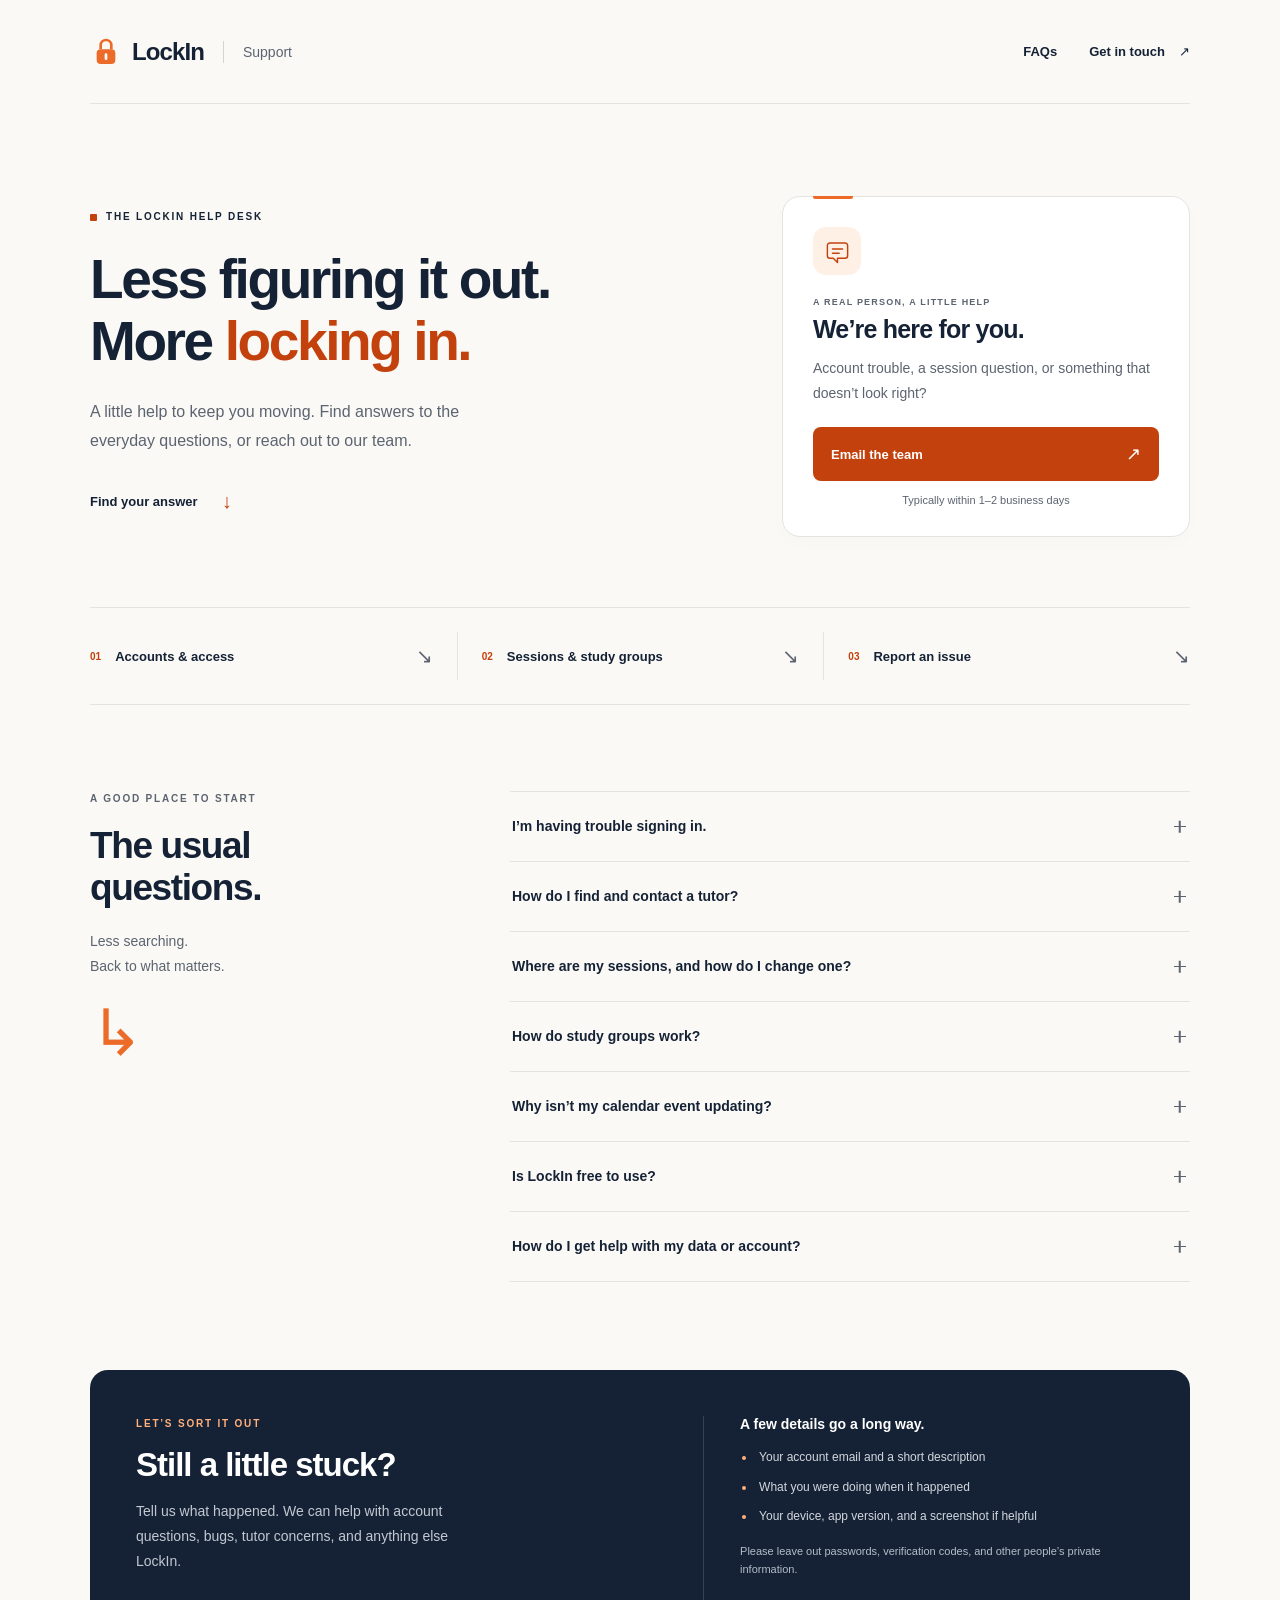
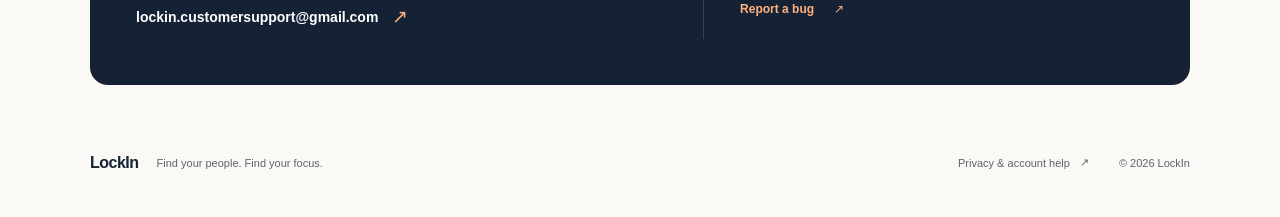
==== index.html @ 31341d2d "Publish LockIn support site" ====
<!doctype html>
<html lang="en">
  <head>
    <meta charset="utf-8">
    <meta name="viewport" content="width=device-width, initial-scale=1">
    <meta name="theme-color" content="#faf9f6">
    <meta name="description" content="Get help with LockIn accounts, tutoring sessions, study groups, and calendars. Find answers or contact the LockIn support team.">
    <title>LockIn — Support</title>
    <link rel="icon" href="./favicon.svg" type="image/svg+xml">
    <link rel="stylesheet" href="./styles.css">
  </head>
  <body>
    <a class="skip-link" href="#main">Skip to content</a>
    <header class="header wrap">
      <a class="brand" href="./" aria-label="LockIn support home">
        <span class="brand-icon" aria-hidden="true"><svg viewBox="0 0 24 24" fill="none"><path d="M8 10V7a4 4 0 0 1 8 0v3" stroke="currentColor" stroke-width="2"/><rect x="5" y="10" width="14" height="11" rx="3" fill="currentColor"/><path d="M12 14v3" stroke="#fff" stroke-width="2" stroke-linecap="round"/></svg></span>
        LockIn<span class="brand-divider" aria-hidden="true"></span><span class="brand-label">Support</span>
      </a>
      <nav aria-label="Main navigation"><a href="#answers">FAQs</a><a class="nav-contact" href="#contact">Get in touch <span aria-hidden="true">↗</span></a></nav>
    </header>

    <main id="main" class="wrap">
      <section class="hero" aria-labelledby="hero-title">
        <div class="hero-copy">
          <p class="eyebrow"><span class="small-square" aria-hidden="true"></span> THE LOCKIN HELP DESK</p>
          <h1 id="hero-title">Less figuring it out.<br>More <span>locking in.</span></h1>
          <p class="hero-description">A little help to keep you moving. Find answers to the everyday questions, or reach out to our team.</p>
          <a class="text-link" href="#answers">Find your answer <span aria-hidden="true">↓</span></a>
        </div>

        <aside class="contact-card" aria-labelledby="contact-card-title">
          <div class="message-icon" aria-hidden="true"><svg viewBox="0 0 32 32" fill="none"><path d="M25 6H7a3 3 0 0 0-3 3v12a3 3 0 0 0 3 3h4l5 5v-5h9a3 3 0 0 0 3-3V9a3 3 0 0 0-3-3Z" stroke="currentColor" stroke-width="1.7" stroke-linejoin="round"/><path d="M10 13h12M10 18h8" stroke="currentColor" stroke-width="1.7" stroke-linecap="round"/></svg></div>
          <p class="card-kicker">A REAL PERSON, A LITTLE HELP</p>
          <h2 id="contact-card-title">We’re here for you.</h2>
          <p>Account trouble, a session question, or something that doesn’t look right?</p>
          <a class="button" href="mailto:lockin.customersupport@gmail.com?subject=LockIn%20support">Email the team <span aria-hidden="true">↗</span></a>
          <p class="response-note">Typically within 1–2 business days</p>
        </aside>
      </section>

      <nav class="topics" aria-label="Support topics">
        <a href="#account"><span class="topic-number">01</span><span>Accounts &amp; access</span><span class="topic-arrow" aria-hidden="true">↘</span></a>
        <a href="#sessions"><span class="topic-number">02</span><span>Sessions &amp; study groups</span><span class="topic-arrow" aria-hidden="true">↘</span></a>
        <a href="#contact"><span class="topic-number">03</span><span>Report an issue</span><span class="topic-arrow" aria-hidden="true">↘</span></a>
      </nav>

      <section id="answers" class="answers" aria-labelledby="answers-title">
        <div class="section-intro">
          <p class="eyebrow">A GOOD PLACE TO START</p>
          <h2 id="answers-title">The usual <br>questions.</h2>
          <p>Less searching.<br>Back to what matters.</p>
          <span class="intro-decoration" aria-hidden="true">↳</span>
        </div>
        <div class="faq-list">
          <details>
            <summary>I’m having trouble signing in.<span class="plus" aria-hidden="true"></span></summary>
            <div class="answer" id="account"><p>Use the university email address you signed up with and check that you’ve verified it. Look in your inbox and spam folder for the verification email. If you try to sign in before verifying, LockIn sends another link.</p><p>If you still can’t sign in or need help with your password, <a href="mailto:lockin.customersupport@gmail.com?subject=LockIn%20account%20help">email support</a> from the address associated with your account. Never send your password or verification codes.</p></div>
          </details>
          <details>
            <summary>How do I find and contact a tutor?<span class="plus" aria-hidden="true"></span></summary>
            <div class="answer"><p>Open <strong>Explore → Tutors</strong>, choose your school or department, course, and instructor, then tap <strong>Contact</strong> on a tutor’s profile. You can browse as a guest; sign in and complete your profile to contact tutors and book sessions.</p></div>
          </details>
          <details>
            <summary>Where are my sessions, and how do I change one?<span class="plus" aria-hidden="true"></span></summary>
            <div class="answer" id="sessions"><p>Open <strong>Social → Sessions</strong> for upcoming tutor bookings and saved study group plans. Open a tutor’s chat and tap their name or icon to view session details, change a date and time, or cancel. Past tutor sessions appear under <strong>History</strong>.</p><p>A requested session is pending until the tutor confirms it. Use the in-app chat to coordinate any changes.</p></div>
          </details>
          <details>
            <summary>How do study groups work?<span class="plus" aria-hidden="true"></span></summary>
            <div class="answer"><p>Go to <strong>Explore → Groups</strong> to find a group, or choose <strong>Create</strong> to start your own. Save a group plan and choose a meeting date and time in its details to keep it in your schedule.</p><p>Changes to a saved group plan update your own schedule. Confirm the meeting details with the host.</p></div>
          </details>
          <details>
            <summary>Why isn’t my calendar event updating?<span class="plus" aria-hidden="true"></span></summary>
            <div class="answer"><p><strong>Add to Calendar</strong> saves a separate copy of the session to your phone’s calendar. If a session changes in LockIn, update or remove the old calendar event yourself.</p><p>If you can’t add an event, check Calendar access for LockIn in your phone’s Settings and make sure you have the latest version of the app.</p></div>
          </details>
          <details>
            <summary>Is LockIn free to use?<span class="plus" aria-hidden="true"></span></summary>
            <div class="answer"><p>Browsing and creating an account are free. Tutors set their own prices, and any paid tutoring arrangement is made directly with the tutor. Confirm the price and session details with them before meeting.</p></div>
          </details>
          <details>
            <summary>How do I get help with my data or account?<span class="plus" aria-hidden="true"></span></summary>
            <div class="answer" id="privacy"><p>You can read the Privacy Policy and Terms of Service in the app under <strong>Account → Settings</strong>. For privacy questions, account deletion, or help accessing or correcting your data, <a href="mailto:lockin.customersupport@gmail.com?subject=LockIn%20privacy%20or%20account%20request">contact our support team</a> from your account email and describe your request.</p></div>
          </details>
        </div>
      </section>

      <section id="contact" class="contact-section" aria-labelledby="contact-title">
        <div class="contact-copy">
          <p class="eyebrow">LET’S SORT IT OUT</p>
          <h2 id="contact-title">Still a little stuck?</h2>
          <p>Tell us what happened. We can help with account questions, bugs, tutor concerns, and anything else LockIn.</p>
          <a class="email-link" href="mailto:lockin.customersupport@gmail.com?subject=LockIn%20support">lockin.customersupport@gmail.com <span aria-hidden="true">↗</span></a>
        </div>
        <div class="report-guide">
          <h3>A few details go a long way.</h3>
          <ul>
            <li>Your account email and a short description</li>
            <li>What you were doing when it happened</li>
            <li>Your device, app version, and a screenshot if helpful</li>
          </ul>
          <p>Please leave out passwords, verification codes, and other people’s private information.</p>
          <a href="mailto:lockin.customersupport@gmail.com?subject=LockIn%20bug%20report&amp;body=Account%20email%3A%20%0ADevice%20and%20app%20version%3A%20%0A%0AWhat%20happened%3A%20%0A%0ASteps%20to%20reproduce%3A%20%0A%0AWhat%20I%20expected%3A%20">Report a bug <span aria-hidden="true">↗</span></a>
        </div>
      </section>
    </main>

    <footer class="footer wrap"><p><strong>LockIn</strong><span>Find your people. Find your focus.</span></p><a href="#privacy">Privacy &amp; account help <span aria-hidden="true">↗</span></a><span class="copyright">© 2026 LockIn</span></footer>
  </body>
</html>
---- styles.css ----
:root {
  color-scheme: light;
  --paper: #faf9f6;
  --ink: #152235;
  --muted: #5c6470;
  --line: #e3e3df;
  --orange: #c2410c;
  --orange-soft: #fff0e6;
  font-family: -apple-system, BlinkMacSystemFont, "Segoe UI", sans-serif;
  color: var(--ink);
  background: var(--paper);
  font-synthesis: none;
  -webkit-text-size-adjust: 100%;
}

* { box-sizing: border-box; }
body { margin: 0; }
a { color: inherit; text-decoration: none; }
button, summary, a { -webkit-tap-highlight-color: transparent; }
a, summary { touch-action: manipulation; }
a:focus-visible, summary:focus-visible { outline: 3px solid #2563eb; outline-offset: 5px; border-radius: 3px; }
::selection { background: #ffddc4; color: var(--ink); }
.wrap { width: min(1100px, calc(100% - 96px)); margin-inline: auto; }
.skip-link { position: absolute; left: 20px; top: -100px; background: white; padding: 14px 20px; z-index: 2; }
.skip-link:focus { top: 12px; }
.header { min-height: 104px; display: flex; align-items: center; justify-content: space-between; border-bottom: 1px solid var(--line); gap: 24px; }
.brand { display: flex; align-items: center; gap: 10px; font-size: 24px; font-weight: 760; letter-spacing: -.9px; }
.brand-icon { width: 32px; height: 36px; color: #ed6b28; }
.brand-icon svg { width: 100%; height: 100%; }
.brand-divider { width: 1px; height: 22px; background: #d4d5d3; margin-inline: 9px; }
.brand-label { font-size: 14px; font-weight: 450; letter-spacing: 0; color: var(--muted); }
.header nav { display: flex; align-items: center; gap: 32px; font-size: 13px; font-weight: 600; }
.header nav a { display: inline-flex; align-items: center; min-height: 44px; gap: 14px; }
.hero { display: grid; grid-template-columns: 1.5fr 1fr; gap: 80px; padding: 92px 0 70px; align-items: center; }
.eyebrow { font-size: 10px; font-weight: 750; letter-spacing: 1.8px; line-height: 1.6; margin: 0 0 24px; }
.hero .eyebrow { display: flex; align-items: center; gap: 9px; }
.small-square { width: 7px; height: 7px; background: var(--orange); border-radius: 1px; }
h1 { font-size: clamp(36px, 4.5vw, 55px); line-height: 1.12; letter-spacing: -2.4px; font-weight: 650; margin: 0; }
h1 span { color: var(--orange); }
.hero-description { font-size: 16px; line-height: 1.85; color: var(--muted); max-width: 395px; margin: 24px 0; }
.text-link { font-weight: 650; font-size: 13px; display: inline-flex; align-items: center; gap: 24px; min-height: 44px; }
.text-link span { color: var(--orange); font-size: 20px; }
.contact-card { background: white; border: 1px solid var(--line); border-radius: 18px; padding: 30px; box-shadow: 0 6px 20px #15223504; position: relative; }
.contact-card::before { content: ""; position: absolute; top: -1px; left: 30px; width: 40px; height: 3px; background: #ed6b28; border-radius: 0 0 2px 2px; }
.message-icon { display: grid; place-items: center; width: 48px; height: 48px; border-radius: 13px; background: var(--orange-soft); color: var(--orange); margin-bottom: 22px; }
.message-icon svg { width: 27px; height: 27px; }
.card-kicker { font-size: 9px; font-weight: 700; letter-spacing: 1.2px; color: var(--muted); margin: 0 0 8px; }
.contact-card h2 { margin: 0; font-size: 25px; font-weight: 650; letter-spacing: -.8px; }
.contact-card > p:not(.card-kicker, .response-note) { color: var(--muted); font-size: 14px; line-height: 1.75; margin: 12px 0 22px; }
.button { display: flex; align-items: center; justify-content: space-between; gap: 20px; background: var(--orange); color: white; border-radius: 8px; padding: 16px 18px; font-size: 13px; font-weight: 650; min-height: 50px; }
.button span { font-size: 18px; }
.contact-card .response-note { text-align: center; font-size: 11px; color: var(--muted); margin: 13px 0 0; }
.topics { display: grid; grid-template-columns: repeat(3, 1fr); border-top: 1px solid var(--line); border-bottom: 1px solid var(--line); padding-block: 24px; }
.topics a { padding: 12px 24px; display: flex; align-items: center; gap: 14px; font-size: 13px; font-weight: 600; min-height: 48px; }
.topics a:first-child { padding-left: 0; }
.topics a:last-child { padding-right: 0; }
.topics a + a { border-left: 1px solid var(--line); }
.topic-number { color: var(--orange); font-size: 10px; font-weight: 650; }
.topic-arrow { margin-left: auto; font-size: 20px; color: var(--muted); }
.answers { display: grid; grid-template-columns: 1fr 2fr; gap: 80px; padding: 86px 0 88px; scroll-margin-top: 32px; }
.section-intro .eyebrow { color: var(--muted); margin-bottom: 18px; }
.section-intro h2 { font-weight: 600; font-size: 37px; letter-spacing: -1.4px; line-height: 1.13; margin: 0; }
.section-intro > p:not(.eyebrow) { font-size: 14px; color: var(--muted); line-height: 1.8; margin-top: 20px; }
.intro-decoration { display: block; font-size: 64px; line-height: 1; font-weight: 300; color: #ed6b28; margin-top: 22px; }
.faq-list { min-width: 0; }
details { border-bottom: 1px solid var(--line); scroll-margin-top: 32px; }
details:first-child { border-top: 1px solid var(--line); }
summary { cursor: pointer; list-style: none; display: flex; align-items: center; justify-content: space-between; gap: 24px; padding: 24px 2px; font-size: 14px; font-weight: 600; line-height: 1.5; }
summary::-webkit-details-marker { display: none; }
.plus { position: relative; width: 16px; height: 16px; flex-shrink: 0; color: var(--muted); }
.plus::before, .plus::after { content: ""; position: absolute; background: currentColor; left: 2px; top: 7px; width: 12px; height: 1.5px; }
.plus::after { transform: rotate(90deg); }
details[open] .plus::after { display: none; }
details[open] summary { color: var(--orange); }
.answer { padding: 0 32px 20px 2px; color: var(--muted); font-size: 14px; line-height: 1.85; }
.answer p { margin: 0 0 12px; }
.answer p:last-child { margin-bottom: 0; }
.answer strong { color: #354052; font-weight: 600; }
.answer a { color: var(--orange); text-decoration: underline; text-underline-offset: 3px; }
.contact-section { display: grid; grid-template-columns: 1.15fr 1fr; gap: 60px; background: var(--ink); border-radius: 18px; color: #fff; padding: 46px; scroll-margin-top: 32px; }
.contact-section .eyebrow { color: #ffb07d; margin-bottom: 14px; }
.contact-copy h2 { font-size: 33px; font-weight: 550; letter-spacing: -1px; margin: 0 0 15px; }
.contact-copy > p:not(.eyebrow) { color: #c2c8d1; font-size: 14px; line-height: 1.8; max-width: 340px; margin-bottom: 20px; }
.email-link { font-size: 14px; font-weight: 550; display: inline-flex; align-items: center; gap: 14px; min-height: 44px; overflow-wrap: anywhere; }
.email-link span { color: #ffb07d; font-size: 19px; }
.report-guide { border-left: 1px solid #ffffff26; padding-left: 36px; }
.report-guide h3 { font-size: 14px; font-weight: 600; margin: 0 0 15px; }
.report-guide ul { padding-left: 16px; margin: 0; color: #d3d7de; font-size: 12px; line-height: 1.8; }
.report-guide li { padding-left: 3px; margin-bottom: 8px; }
.report-guide li::marker { color: #ffb07d; }
.report-guide p { color: #b3bdca; font-size: 11px; line-height: 1.7; margin: 14px 0 8px; }
.report-guide > a { display: inline-flex; align-items: center; gap: 20px; min-height: 44px; color: #ffb07d; font-size: 12px; font-weight: 600; }
.footer { display: flex; align-items: center; gap: 30px; padding-block: 32px; margin-top: 24px; font-size: 11px; color: var(--muted); }
.footer p { display: flex; align-items: center; gap: 18px; margin: 0 auto 0 0; }
.footer strong { color: var(--ink); font-size: 16px; font-weight: 750; letter-spacing: -.5px; }
.footer > a { display: inline-flex; align-items: center; gap: 10px; min-height: 44px; }
.copyright { white-space: nowrap; }

@media (hover: hover) {
  .button:hover { background: #9a3412; }
  .header nav a:hover, .topics a:hover, .text-link:hover, .footer a:hover, summary:hover { color: var(--orange); }
  .email-link:hover, .report-guide > a:hover { text-decoration: underline; text-underline-offset: 4px; }
}

@media (min-width: 1400px) { .hero { padding-top: 104px; padding-bottom: 88px; } }
@media (max-width: 950px) {
  .wrap { width: calc(100% - 64px); }
  .hero { gap: 36px; grid-template-columns: 1.2fr 1fr; padding-top: 64px; }
  h1 { font-size: 41px; letter-spacing: -1.8px; }
  .contact-card { padding: 25px; }
  .topics a { padding-inline: 16px; font-size: 12px; gap: 9px; }
  .answers { gap: 36px; }
  .contact-section { padding: 32px; gap: 28px; }
  .report-guide { padding-left: 28px; }
  .email-link { font-size: 12px; gap: 8px; }
  .footer p span { display: none; }
}
@media (max-width: 680px) {
  .wrap { width: calc(100% - 40px); }
  .header { min-height: 80px; gap: 12px; }
  .brand { font-size: 22px; gap: 7px; }
  .brand-icon { width: 27px; height: 31px; }
  .brand-divider { margin-inline: 4px; }
  .brand-label { font-size: 12px; }
  .header nav { gap: 12px; font-size: 12px; }
  .header nav > a:first-child { display: none; }
  .header nav a { gap: 5px; }
  .hero { grid-template-columns: 1fr; gap: 32px; padding: 48px 0 34px; }
  .eyebrow { font-size: 9px; letter-spacing: 1.5px; }
  h1 { font-size: clamp(33px, 8vw, 49px); letter-spacing: -1.6px; }
  .hero-description { font-size: 15px; margin: 20px 0 10px; max-width: 370px; }
  .contact-card { padding: 26px; }
  .contact-card h2 { font-size: 26px; }
  .message-icon { float: right; margin: 0 0 16px 10px; }
  .card-kicker { padding-top: 5px; font-size: 8px; }
  .contact-card > p:not(.card-kicker, .response-note) { clear: both; }
  .topics { grid-template-columns: 1fr; padding-block: 6px; }
  .topics a, .topics a:first-child, .topics a:last-child { padding: 18px 2px; font-size: 13px; gap: 14px; }
  .topics a + a { border-left: 0; border-top: 1px solid var(--line); }
  .answers { grid-template-columns: 1fr; padding: 48px 0; gap: 28px; }
  .section-intro h2 { font-size: 32px; }
  .section-intro h2 br { display: none; }
  .section-intro > p:not(.eyebrow), .intro-decoration { display: none; }
  .section-intro .eyebrow { margin-bottom: 12px; }
  summary { padding-block: 22px; }
  .answer { padding-right: 8px; }
  .contact-section { grid-template-columns: 1fr; padding: 28px; gap: 24px; }
  .contact-copy h2 { font-size: 30px; }
  .contact-copy > p:not(.eyebrow) { max-width: none; }
  .email-link { font-size: 13px; }
  .report-guide { border-left: 0; border-top: 1px solid #ffffff26; padding: 26px 0 0; }
  .report-guide ul { font-size: 13px; }
  .footer { flex-wrap: wrap; justify-content: space-between; gap: 8px 16px; padding-block: 22px; margin-top: 12px; }
  .footer p { margin: 0; }
  .footer .copyright { width: 100%; font-size: 10px; }
}

@media (forced-colors: active) {
  .plus::before, .plus::after, .small-square { background: CanvasText; }
  .button, .contact-section, .contact-card { border: 1px solid CanvasText; }
}
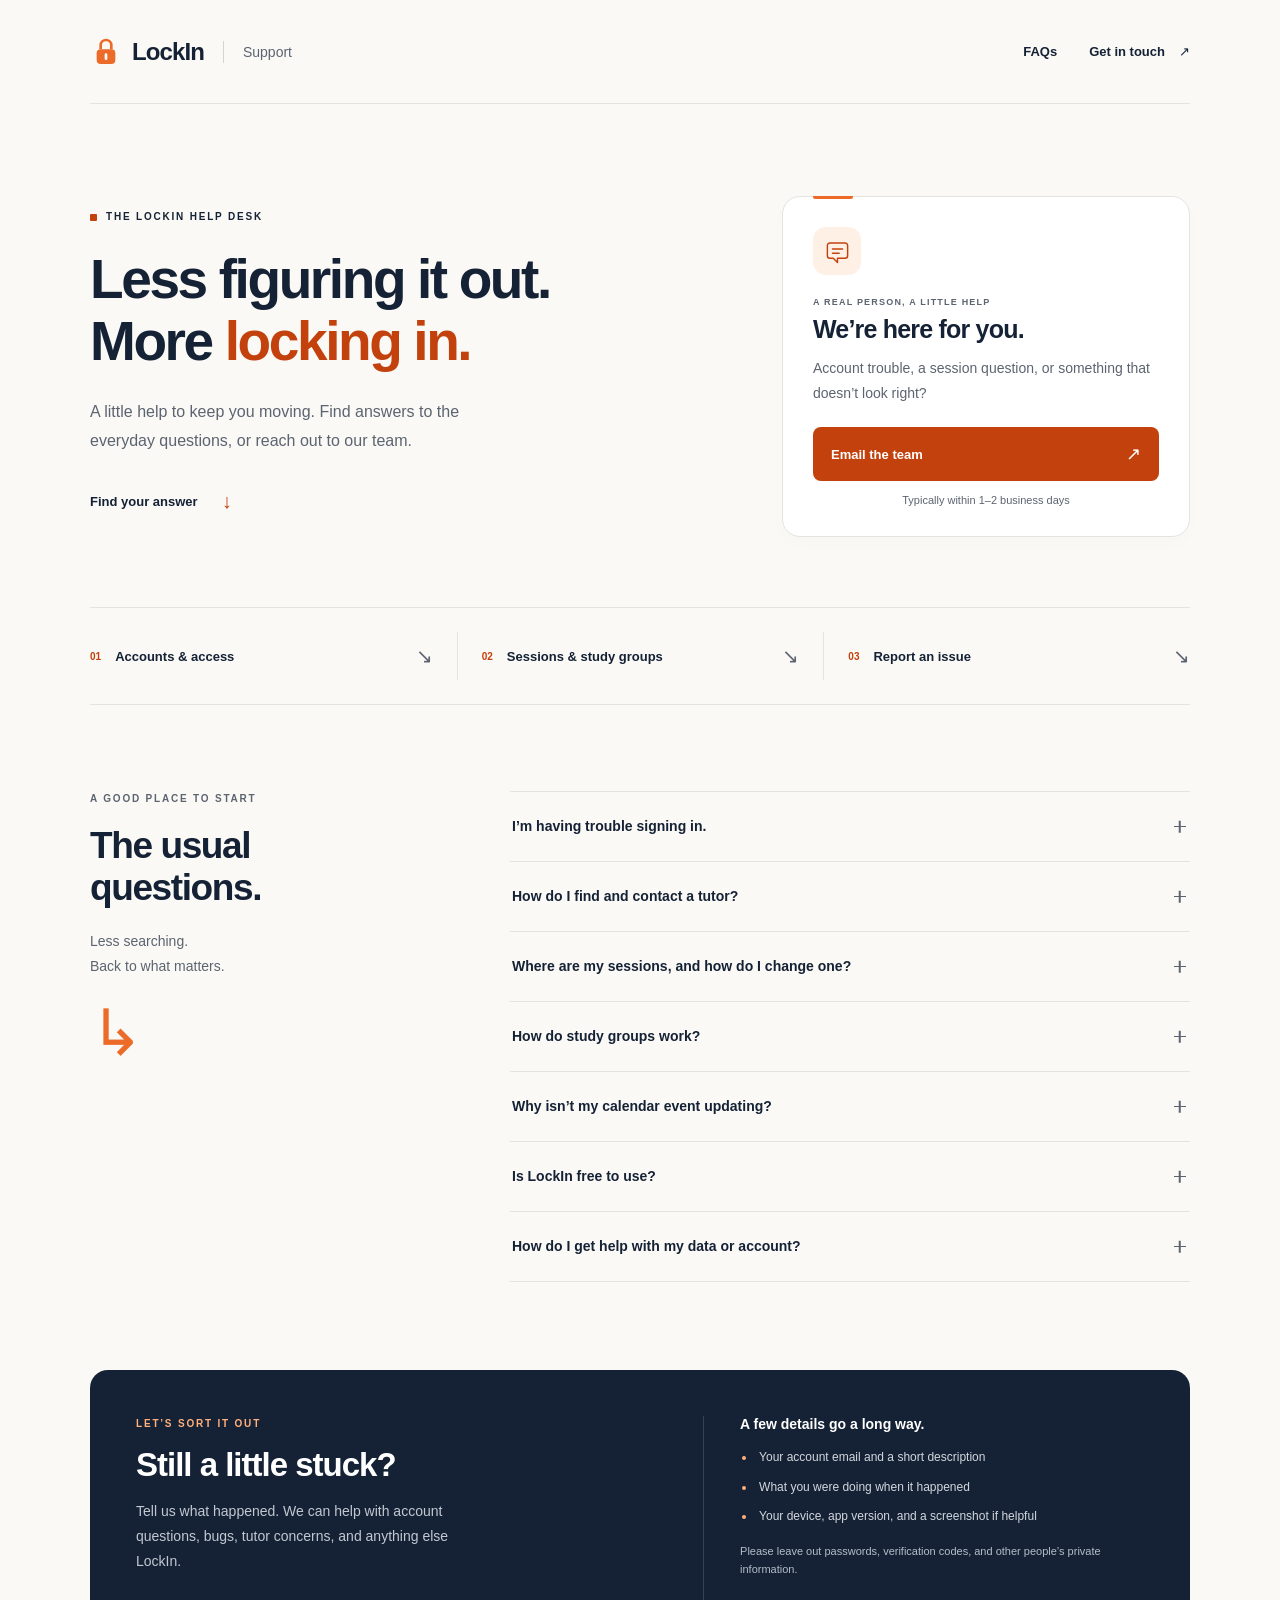
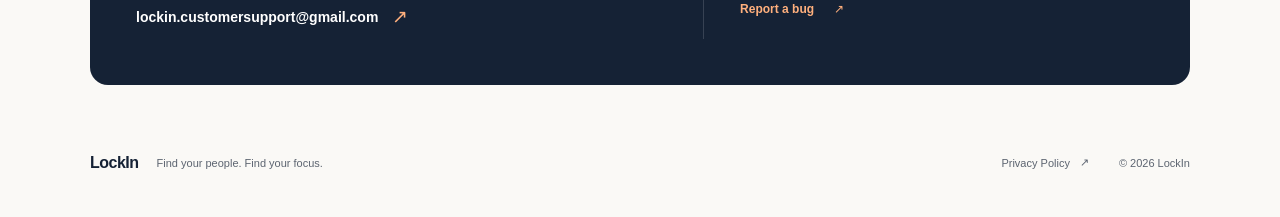
==== commit 790d3388: "Fix navigation between LockIn pages" ====
--- a/index.html
+++ b/index.html
@@ -12,7 +12,7 @@
   <body>
     <a class="skip-link" href="#main">Skip to content</a>
     <header class="header wrap">
-      <a class="brand" href="./" aria-label="LockIn support home">
+      <a class="brand" href="https://lockin-campus.web.app/" aria-label="LockIn main website">
         <span class="brand-icon" aria-hidden="true"><svg viewBox="0 0 24 24" fill="none"><path d="M8 10V7a4 4 0 0 1 8 0v3" stroke="currentColor" stroke-width="2"/><rect x="5" y="10" width="14" height="11" rx="3" fill="currentColor"/><path d="M12 14v3" stroke="#fff" stroke-width="2" stroke-linecap="round"/></svg></span>
         LockIn<span class="brand-divider" aria-hidden="true"></span><span class="brand-label">Support</span>
       </a>
@@ -78,7 +78,7 @@
           </details>
           <details>
             <summary>How do I get help with my data or account?<span class="plus" aria-hidden="true"></span></summary>
-            <div class="answer" id="privacy"><p>You can read the Privacy Policy and Terms of Service in the app under <strong>Account → Settings</strong>. For privacy questions, account deletion, or help accessing or correcting your data, <a href="mailto:lockin.customersupport@gmail.com?subject=LockIn%20privacy%20or%20account%20request">contact our support team</a> from your account email and describe your request.</p></div>
+            <div class="answer" id="privacy"><p>Read our <a href="./privacy.html">Privacy Policy</a> online or in the app under <strong>Account → Settings</strong>. The Terms of Service are also available in the app. For privacy questions, account deletion, or help accessing or correcting your data, <a href="mailto:lockin.customersupport@gmail.com?subject=LockIn%20privacy%20or%20account%20request">contact our support team</a> from your account email and describe your request.</p></div>
           </details>
         </div>
       </section>
@@ -103,6 +103,6 @@
       </section>
     </main>
 
-    <footer class="footer wrap"><p><strong>LockIn</strong><span>Find your people. Find your focus.</span></p><a href="#privacy">Privacy &amp; account help <span aria-hidden="true">↗</span></a><span class="copyright">© 2026 LockIn</span></footer>
+    <footer class="footer wrap"><p><a href="https://lockin-campus.web.app/"><strong>LockIn</strong></a><span>Find your people. Find your focus.</span></p><a href="./privacy.html">Privacy Policy <span aria-hidden="true">↗</span></a><span class="copyright">© 2026 LockIn</span></footer>
   </body>
 </html>
--- a/styles.css
+++ b/styles.css
@@ -95,6 +95,11 @@
 .footer strong { color: var(--ink); font-size: 16px; font-weight: 750; letter-spacing: -.5px; }
 .footer > a { display: inline-flex; align-items: center; gap: 10px; min-height: 44px; }
 .copyright { white-space: nowrap; }
+.legal-page { max-width: 760px; padding-block: 56px; }
+.legal-page > p, .legal-page section p { color: var(--muted); font-size: 16px; line-height: 1.8; overflow-wrap: anywhere; }
+.legal-page section { margin-top: 32px; }
+.legal-page h2 { font-size: 23px; line-height: 1.3; letter-spacing: -.5px; }
+.legal-page a { color: var(--orange); text-decoration: underline; text-underline-offset: 3px; }
 
 @media (hover: hover) {
   .button:hover { background: #9a3412; }
